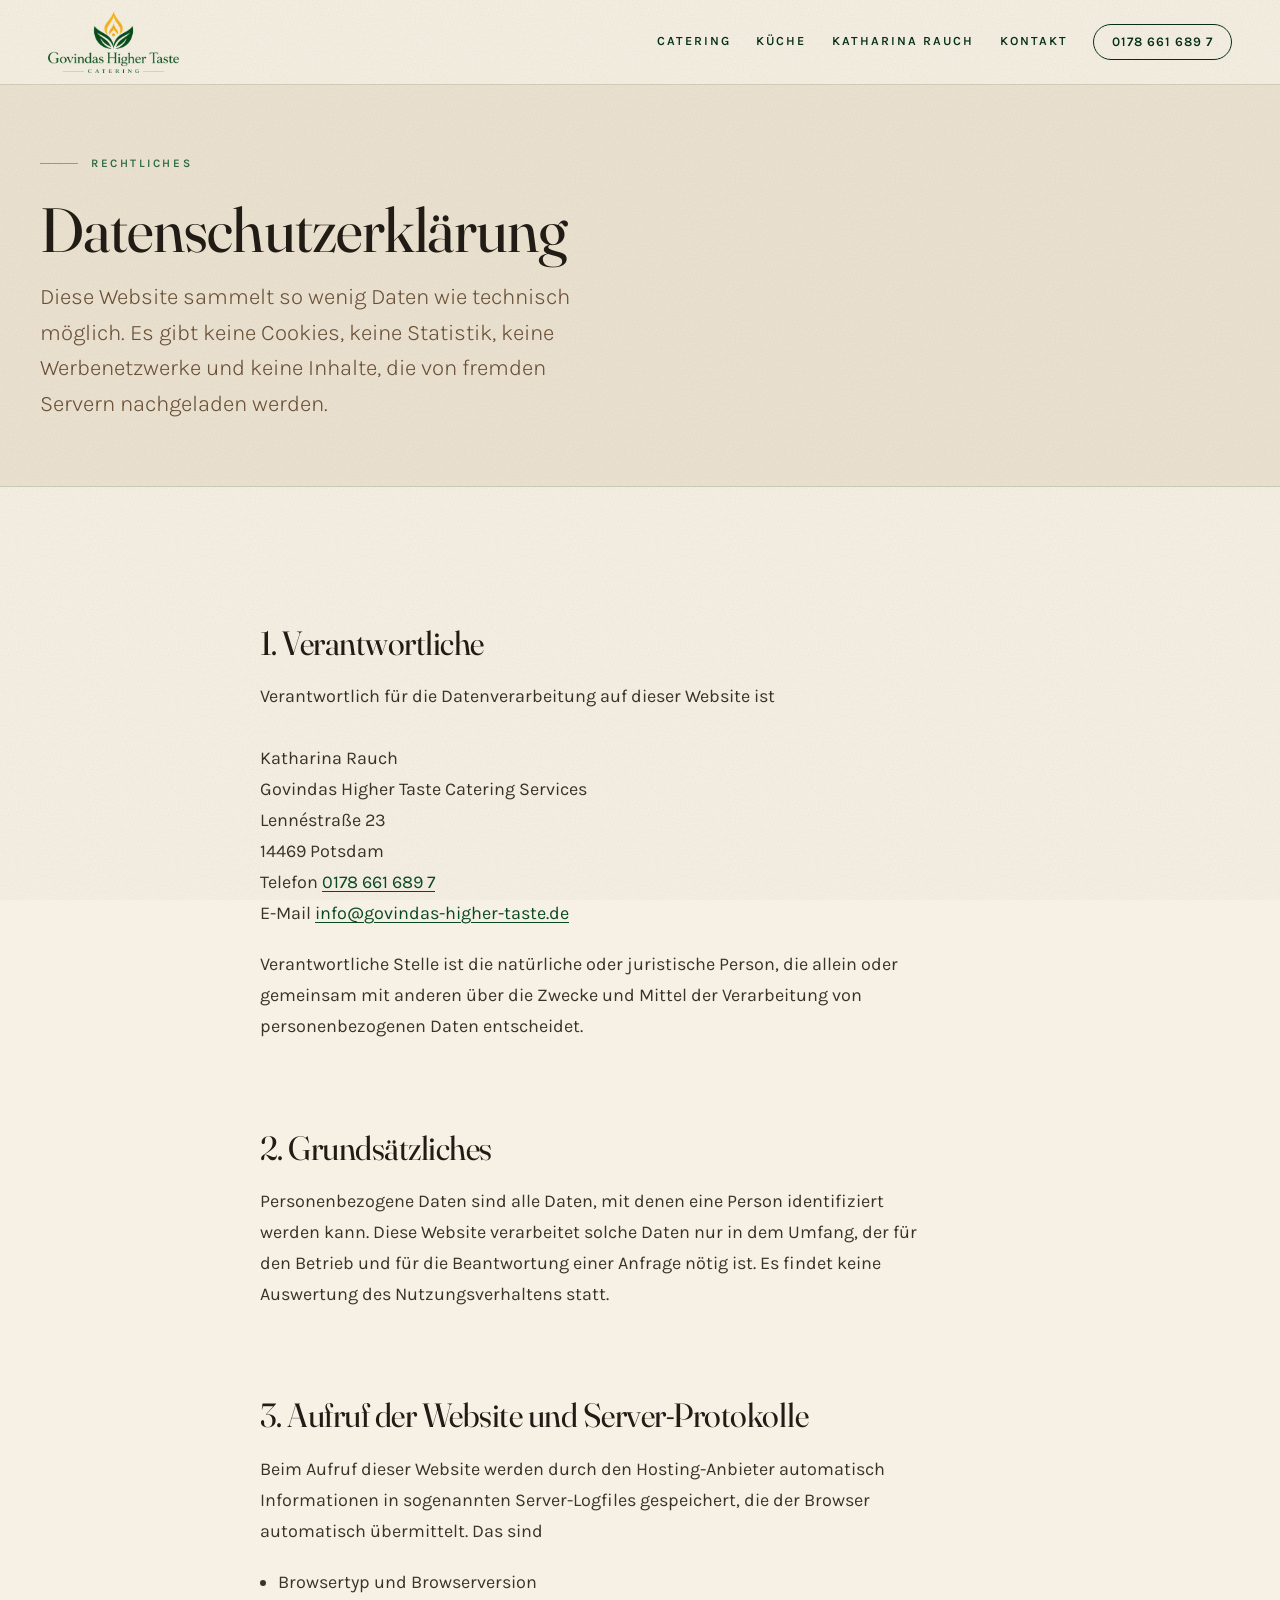
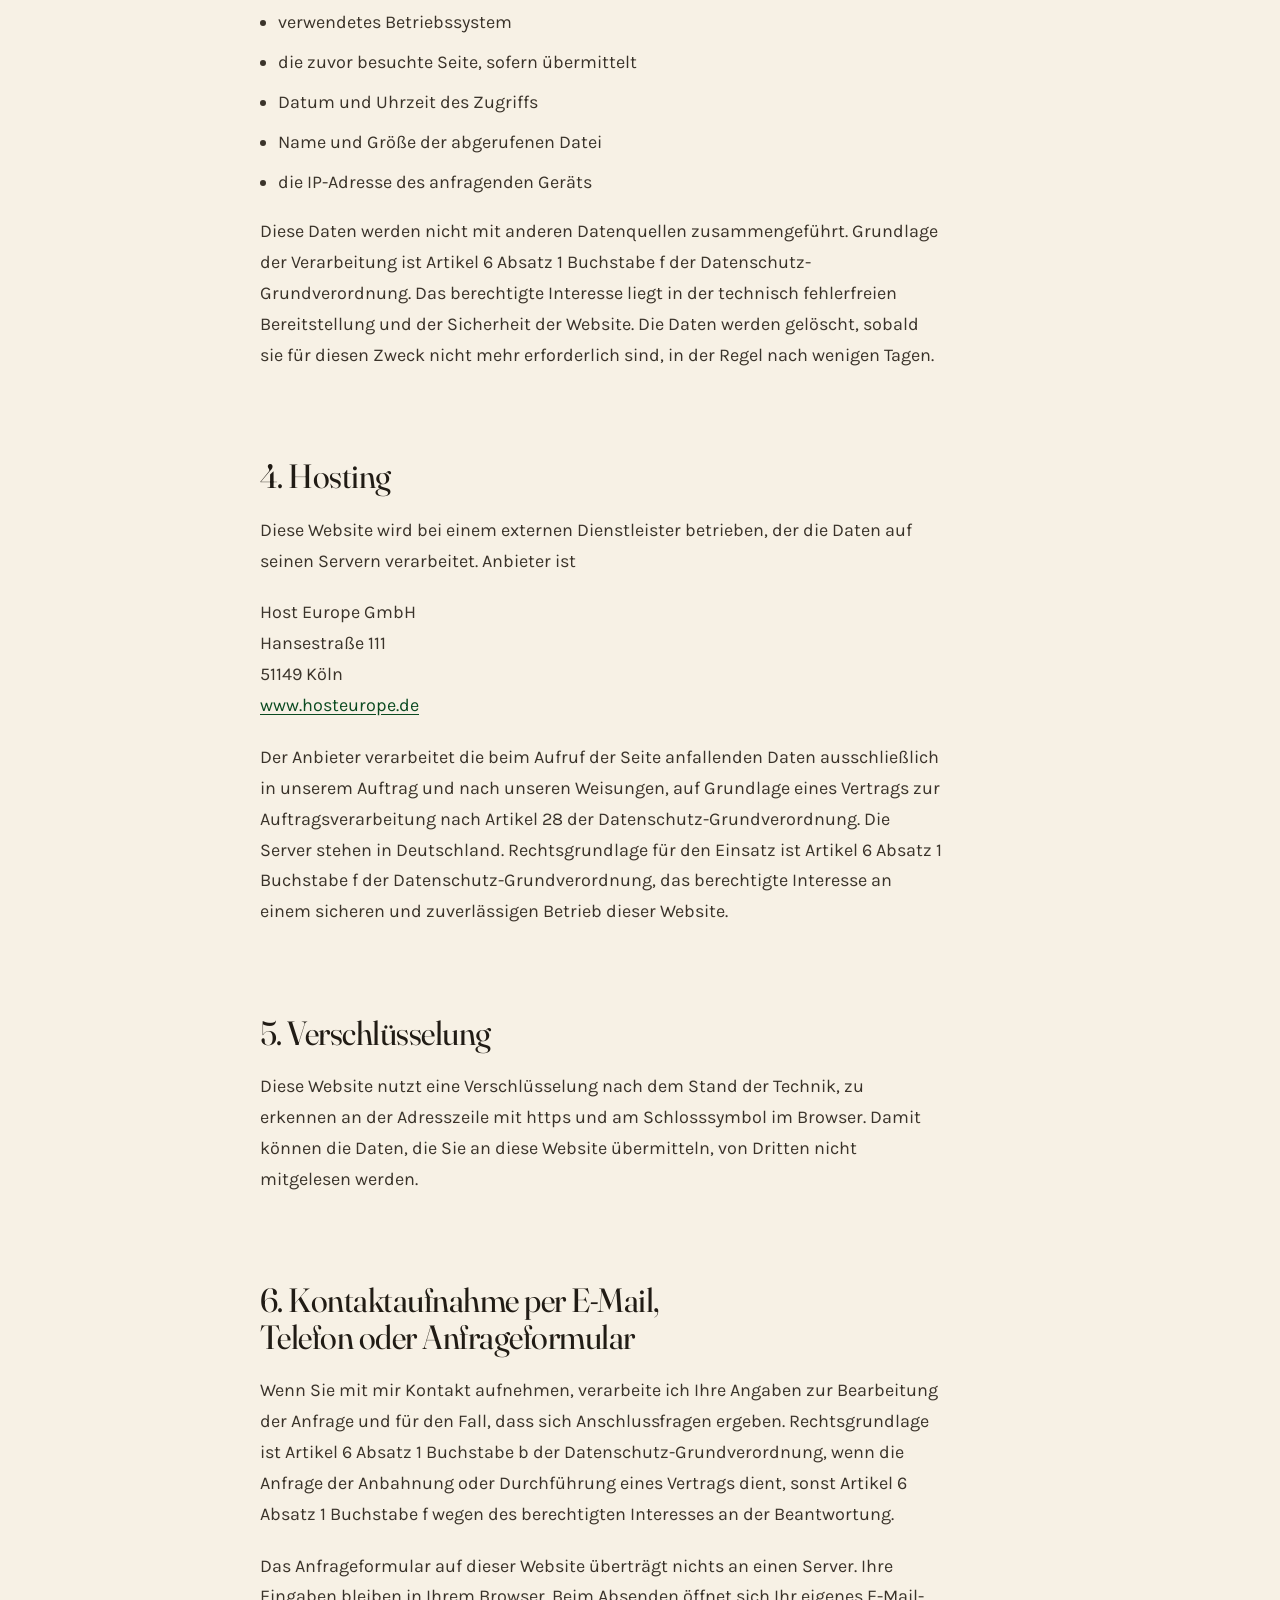
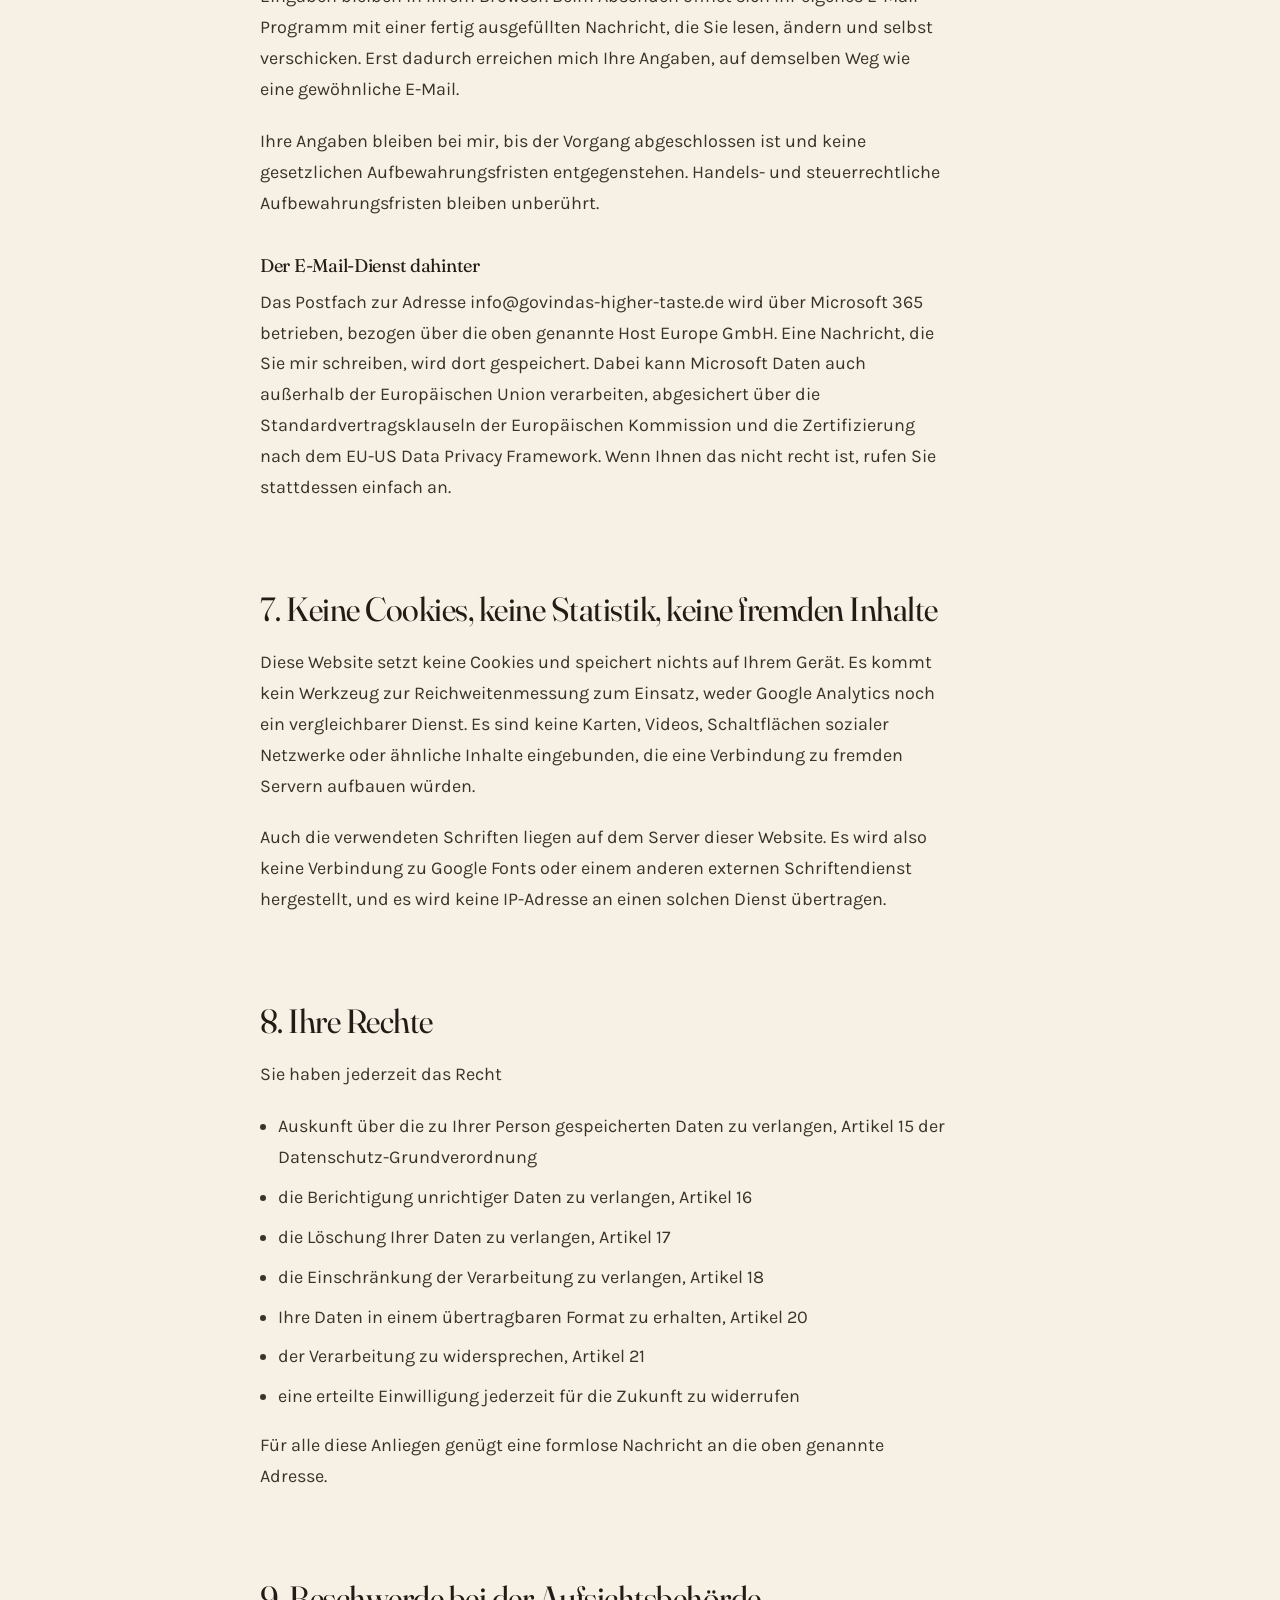
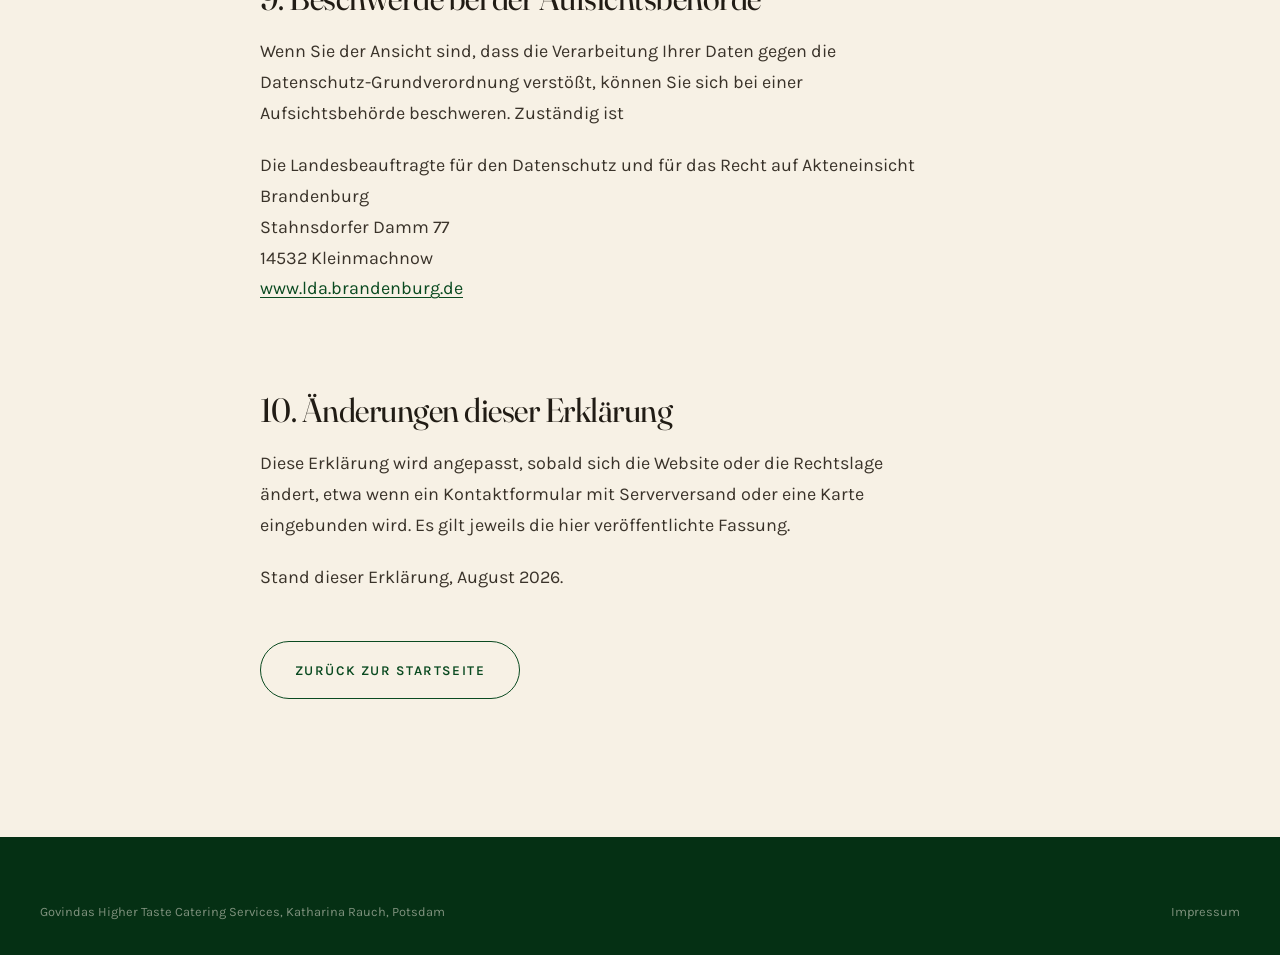
==== datenschutz.html @ fb0229f2 "Entwurf aktualisiert, 11.08.2026" ====
<!doctype html>
<html lang="de">
<head>
<meta charset="utf-8">
<script>document.documentElement.className+=" js";</script>
<meta name="robots" content="noindex, nofollow, noarchive">
<meta name="viewport" content="width=device-width, initial-scale=1">
<title>Datenschutzerklärung, Govindas Higher Taste Catering Services</title>
<meta name="description" content="Datenschutzerklärung von Govindas Higher Taste Catering Services, Katharina Rauch, Potsdam.">
<meta name="theme-color" content="#053014">
<link rel="icon" href="assets/img/zeichen.png?v=202608110230">
<link rel="stylesheet" href="assets/css/site.css?v=202608110230">
</head>
<body>

<header class="kopf kopf--fest" id="kopf">
  <a class="kopf-logo" href="index.html" aria-label="Govindas Higher Taste, zur Startseite">
    <img src="assets/img/logo.png?v=202608110230" alt="Govindas Higher Taste Catering" width="760" height="360">
  </a>
  <button class="nav-schalter" id="navSchalter" aria-label="Menü öffnen" aria-expanded="false" aria-controls="hauptnav">
    <span></span><span></span><span></span>
  </button>
  <nav class="kopf-nav" id="hauptnav">
    <a href="index.html#angebot">Catering</a>
    <a href="index.html#herkunft">Küche</a>
    <a href="katharina-rauch.html">Katharina Rauch</a>
    <a href="index.html#kontakt">Kontakt</a>
    <a class="kopf-tel" href="tel:+491786616897">0178 661 689 7</a>
  </nav>
</header>

<main>

<section class="seitenkopf">
  <div class="bahn">
    <p class="marke">Rechtliches</p>
    <h1>Datenschutzerklärung</h1>
    <p class="vorspann" style="max-width:36rem">
      Diese Website sammelt so wenig Daten wie technisch möglich. Es gibt keine
      Cookies, keine Statistik, keine Werbenetzwerke und keine Inhalte, die von
      fremden Servern nachgeladen werden.
    </p>
  </div>
</section>

<section class="abschnitt">
  <div class="bahn-schmal lauftext">

    <h2>1. Verantwortliche</h2>
    <p>
      Verantwortlich für die Datenverarbeitung auf dieser Website ist<br><br>
      Katharina Rauch<br>
      Govindas Higher Taste Catering Services<br>
      Lennéstraße 23<br>
      14469 Potsdam<br>
      Telefon <a href="tel:+491786616897">0178 661 689 7</a><br>
      E-Mail <a href="mailto:info@govindas-higher-taste.de">info@govindas-higher-taste.de</a>
    </p>
    <p>
      Verantwortliche Stelle ist die natürliche oder juristische Person, die
      allein oder gemeinsam mit anderen über die Zwecke und Mittel der
      Verarbeitung von personenbezogenen Daten entscheidet.
    </p>

    <h2>2. Grundsätzliches</h2>
    <p>
      Personenbezogene Daten sind alle Daten, mit denen eine Person
      identifiziert werden kann. Diese Website verarbeitet solche Daten nur in
      dem Umfang, der für den Betrieb und für die Beantwortung einer Anfrage
      nötig ist. Es findet keine Auswertung des Nutzungsverhaltens statt.
    </p>

    <h2>3. Aufruf der Website und Server-Protokolle</h2>
    <p>
      Beim Aufruf dieser Website werden durch den Hosting-Anbieter automatisch
      Informationen in sogenannten Server-Logfiles gespeichert, die der Browser
      automatisch übermittelt. Das sind
    </p>
    <ul>
      <li>Browsertyp und Browserversion</li>
      <li>verwendetes Betriebssystem</li>
      <li>die zuvor besuchte Seite, sofern übermittelt</li>
      <li>Datum und Uhrzeit des Zugriffs</li>
      <li>Name und Größe der abgerufenen Datei</li>
      <li>die IP-Adresse des anfragenden Geräts</li>
    </ul>
    <p>
      Diese Daten werden nicht mit anderen Datenquellen zusammengeführt.
      Grundlage der Verarbeitung ist Artikel 6 Absatz 1 Buchstabe f der
      Datenschutz-Grundverordnung. Das berechtigte Interesse liegt in der
      technisch fehlerfreien Bereitstellung und der Sicherheit der Website. Die
      Daten werden gelöscht, sobald sie für diesen Zweck nicht mehr erforderlich
      sind, in der Regel nach wenigen Tagen.
    </p>

    <h2>4. Hosting</h2>
    <p>
      Diese Website wird bei einem externen Dienstleister betrieben, der die
      Daten auf seinen Servern verarbeitet. Anbieter ist
    </p>
    <p>
      Host Europe GmbH<br>
      Hansestraße 111<br>
      51149 Köln<br>
      <a href="https://www.hosteurope.de" rel="noopener" target="_blank">www.hosteurope.de</a>
    </p>
    <p>
      Der Anbieter verarbeitet die beim Aufruf der Seite anfallenden Daten
      ausschließlich in unserem Auftrag und nach unseren Weisungen, auf
      Grundlage eines Vertrags zur Auftragsverarbeitung nach Artikel 28 der
      Datenschutz-Grundverordnung. Die Server stehen in Deutschland.
      Rechtsgrundlage für den Einsatz ist Artikel 6 Absatz 1 Buchstabe f der
      Datenschutz-Grundverordnung, das berechtigte Interesse an einem sicheren
      und zuverlässigen Betrieb dieser Website.
    </p>

    <h2>5. Verschlüsselung</h2>
    <p>
      Diese Website nutzt eine Verschlüsselung nach dem Stand der Technik, zu
      erkennen an der Adresszeile mit https und am Schlosssymbol im Browser.
      Damit können die Daten, die Sie an diese Website übermitteln, von Dritten
      nicht mitgelesen werden.
    </p>

    <h2>6. Kontaktaufnahme per E-Mail, Telefon oder Anfrageformular</h2>
    <p>
      Wenn Sie mit mir Kontakt aufnehmen, verarbeite ich Ihre Angaben zur
      Bearbeitung der Anfrage und für den Fall, dass sich Anschlussfragen
      ergeben. Rechtsgrundlage ist Artikel 6 Absatz 1 Buchstabe b der
      Datenschutz-Grundverordnung, wenn die Anfrage der Anbahnung oder
      Durchführung eines Vertrags dient, sonst Artikel 6 Absatz 1 Buchstabe f
      wegen des berechtigten Interesses an der Beantwortung.
    </p>
    <p>
      Das Anfrageformular auf dieser Website überträgt nichts an einen Server.
      Ihre Eingaben bleiben in Ihrem Browser. Beim Absenden öffnet sich Ihr
      eigenes E-Mail-Programm mit einer fertig ausgefüllten Nachricht, die Sie
      lesen, ändern und selbst verschicken. Erst dadurch erreichen mich Ihre
      Angaben, auf demselben Weg wie eine gewöhnliche E-Mail.
    </p>
    <p>
      Ihre Angaben bleiben bei mir, bis der Vorgang abgeschlossen ist und keine
      gesetzlichen Aufbewahrungsfristen entgegenstehen. Handels- und
      steuerrechtliche Aufbewahrungsfristen bleiben unberührt.
    </p>

    <h3>Der E-Mail-Dienst dahinter</h3>
    <p>
      Das Postfach zur Adresse info@govindas-higher-taste.de wird über
      Microsoft 365 betrieben, bezogen über die oben genannte Host Europe GmbH.
      Eine Nachricht, die Sie mir schreiben, wird dort gespeichert. Dabei kann
      Microsoft Daten auch außerhalb der Europäischen Union verarbeiten,
      abgesichert über die Standardvertragsklauseln der Europäischen Kommission
      und die Zertifizierung nach dem EU-US Data Privacy Framework. Wenn Ihnen
      das nicht recht ist, rufen Sie stattdessen einfach an.
    </p>

    <h2>7. Keine Cookies, keine Statistik, keine fremden Inhalte</h2>
    <p>
      Diese Website setzt keine Cookies und speichert nichts auf Ihrem Gerät.
      Es kommt kein Werkzeug zur Reichweitenmessung zum Einsatz, weder
      Google Analytics noch ein vergleichbarer Dienst. Es sind keine Karten,
      Videos, Schaltflächen sozialer Netzwerke oder ähnliche Inhalte
      eingebunden, die eine Verbindung zu fremden Servern aufbauen würden.
    </p>
    <p>
      Auch die verwendeten Schriften liegen auf dem Server dieser Website. Es
      wird also keine Verbindung zu Google Fonts oder einem anderen externen
      Schriftendienst hergestellt, und es wird keine IP-Adresse an einen
      solchen Dienst übertragen.
    </p>

    <h2>8. Ihre Rechte</h2>
    <p>
      Sie haben jederzeit das Recht
    </p>
    <ul>
      <li>Auskunft über die zu Ihrer Person gespeicherten Daten zu verlangen,
        Artikel 15 der Datenschutz-Grundverordnung</li>
      <li>die Berichtigung unrichtiger Daten zu verlangen, Artikel 16</li>
      <li>die Löschung Ihrer Daten zu verlangen, Artikel 17</li>
      <li>die Einschränkung der Verarbeitung zu verlangen, Artikel 18</li>
      <li>Ihre Daten in einem übertragbaren Format zu erhalten, Artikel 20</li>
      <li>der Verarbeitung zu widersprechen, Artikel 21</li>
      <li>eine erteilte Einwilligung jederzeit für die Zukunft zu widerrufen</li>
    </ul>
    <p>
      Für alle diese Anliegen genügt eine formlose Nachricht an die oben
      genannte Adresse.
    </p>

    <h2>9. Beschwerde bei der Aufsichtsbehörde</h2>
    <p>
      Wenn Sie der Ansicht sind, dass die Verarbeitung Ihrer Daten gegen die
      Datenschutz-Grundverordnung verstößt, können Sie sich bei einer
      Aufsichtsbehörde beschweren. Zuständig ist
    </p>
    <p>
      Die Landesbeauftragte für den Datenschutz und für das Recht auf
      Akteneinsicht Brandenburg<br>
      Stahnsdorfer Damm 77<br>
      14532 Kleinmachnow<br>
      <a href="https://www.lda.brandenburg.de" rel="noopener" target="_blank">www.lda.brandenburg.de</a>
    </p>

    <h2>10. Änderungen dieser Erklärung</h2>
    <p>
      Diese Erklärung wird angepasst, sobald sich die Website oder die
      Rechtslage ändert, etwa wenn ein Kontaktformular mit Serverversand oder
      eine Karte eingebunden wird. Es gilt jeweils die hier veröffentlichte
      Fassung.
    </p>
    <p>Stand dieser Erklärung, August 2026.</p>

    <p style="margin-top:3rem">
      <a class="knopf knopf--rand" href="index.html">Zurück zur Startseite</a>
    </p>

  </div>
</section>

</main>

<footer class="fuss">
  <div class="bahn">
    <div class="fuss-unten" style="border:0; padding-top:0">
      <span>Govindas Higher Taste Catering Services, Katharina Rauch, Potsdam</span>
      <span><a href="impressum.html">Impressum</a></span>
    </div>
  </div>
</footer>

<script>
document.getElementById('navSchalter').addEventListener('click', function () {
  var offen = document.body.classList.toggle('nav-offen');
  this.setAttribute('aria-expanded', offen ? 'true' : 'false');
});
</script>

</body>
</html>
---- assets/css/site.css ----
/* ==========================================================================
   Govindas Higher Taste Catering Services
   Entwurf 11.08.2026. Farben aus dem eigenen Logo und dem Titelbild gezogen.
   Schriften liegen lokal, es geht kein Aufruf an Google.
   ========================================================================== */

@font-face {
  font-family: 'Fraunces';
  font-style: normal;
  font-weight: 300 700;
  font-display: swap;
  font-variation-settings: 'SOFT' 0, 'WONK' 1;
  src: url(../fonts/fraunces-latin.woff2) format('woff2');
  unicode-range: U+0000-00FF, U+0131, U+0152-0153, U+02BB-02BC, U+02C6, U+02DA,
    U+02DC, U+0304, U+0308, U+0329, U+2000-206F, U+20AC, U+2122, U+2191, U+2193,
    U+2212, U+2215, U+FEFF, U+FFFD;
}
@font-face {
  font-family: 'Fraunces';
  font-style: italic;
  font-weight: 300 600;
  font-display: swap;
  src: url(../fonts/fraunces-latin-italic.woff2) format('woff2');
  unicode-range: U+0000-00FF, U+0131, U+0152-0153, U+02BB-02BC, U+02C6, U+02DA,
    U+02DC, U+0304, U+0308, U+0329, U+2000-206F, U+20AC, U+2122, U+2191, U+2193,
    U+2212, U+2215, U+FEFF, U+FFFD;
}
@font-face {
  font-family: 'Karla';
  font-style: normal;
  font-weight: 300 700;
  font-display: swap;
  src: url(../fonts/karla-latin.woff2) format('woff2');
  unicode-range: U+0000-00FF, U+0131, U+0152-0153, U+02BB-02BC, U+02C6, U+02DA,
    U+02DC, U+0304, U+0308, U+0329, U+2000-206F, U+20AC, U+2122, U+2191, U+2193,
    U+2212, U+2215, U+FEFF, U+FFFD;
}

/* --------------------------------------------------------------- Grundwerte */
:root {
  --gruen:        #0a4a20;
  --gruen-tief:   #053014;
  --gruen-hell:   #2f6b41;
  --safran:       #d99312;
  --safran-hell:  #f0a80c;
  --safran-blass: #f3dcae;
  --nacht:        #12141f;
  --leinen:       #f7f1e5;
  --leinen-hell:  #fdfaf4;
  --leinen-tief:  #ede3d1;
  --tinte:        #211c15;
  --erde:         #6b5238;
  --grau:         #6f6959;

  --serif: 'Fraunces', 'Iowan Old Style', Georgia, serif;
  --sans:  'Karla', 'Avenir Next', 'Segoe UI', sans-serif;

  --bahn: min(1200px, 100% - 3rem);
  --bahn-schmal: min(760px, 100% - 3rem);
  --ruhig: cubic-bezier(.22, .61, .36, 1);
}

*, *::before, *::after { box-sizing: border-box; }

html { scroll-behavior: smooth; -webkit-text-size-adjust: 100%; }
@media (prefers-reduced-motion: reduce) { html { scroll-behavior: auto; } }

body {
  margin: 0;
  background: var(--leinen);
  color: var(--tinte);
  font-family: var(--sans);
  font-size: clamp(1rem, .96rem + .22vw, 1.125rem);
  line-height: 1.72;
  font-weight: 400;
  -webkit-font-smoothing: antialiased;
  overflow-x: hidden;
}

/* Feines Korn über der ganzen Fläche, damit die Leinenflächen leben */
body::before {
  content: '';
  position: fixed;
  inset: 0;
  z-index: 9999;
  pointer-events: none;
  opacity: .35;
  mix-blend-mode: multiply;
  background-image: url("data:image/svg+xml,%3Csvg xmlns='http://www.w3.org/2000/svg' width='160' height='160'%3E%3Cfilter id='n'%3E%3CfeTurbulence type='fractalNoise' baseFrequency='.85' numOctaves='3' stitchTiles='stitch'/%3E%3CfeColorMatrix type='saturate' values='0'/%3E%3C/filter%3E%3Crect width='160' height='160' filter='url(%23n)' opacity='.42'/%3E%3C/svg%3E");
}

img { max-width: 100%; height: auto; display: block; }
a { color: inherit; }

::selection { background: var(--safran); color: var(--gruen-tief); }

:focus-visible {
  outline: 2px solid var(--safran);
  outline-offset: 3px;
  border-radius: 2px;
}

/* ------------------------------------------------------------------- Typo */
h1, h2, h3, h4 {
  font-family: var(--serif);
  font-weight: 400;
  line-height: 1.08;
  letter-spacing: -.015em;
  margin: 0 0 .6em;
  font-variation-settings: 'SOFT' 12, 'WONK' 1, 'opsz' 90;
  text-wrap: balance;
}

h1 { font-size: clamp(2.6rem, 1.6rem + 4.6vw, 5.4rem); }
h2 { font-size: clamp(2rem, 1.4rem + 2.6vw, 3.5rem); }
h3 { font-size: clamp(1.35rem, 1.15rem + .8vw, 1.85rem); font-variation-settings: 'SOFT' 8, 'WONK' 0, 'opsz' 30; }

p { margin: 0 0 1.15em; max-width: 62ch; }
p:last-child { margin-bottom: 0; }

strong { font-weight: 600; }

.vorspann {
  font-size: clamp(1.12rem, 1.02rem + .5vw, 1.4rem);
  line-height: 1.6;
  color: var(--erde);
  font-weight: 300;
}

/* Kapitelmarke, die kleine Zeile über jeder Überschrift */
.marke {
  display: flex;
  width: fit-content;
  align-items: center;
  gap: .8rem;
  font-family: var(--sans);
  font-size: .72rem;
  font-weight: 600;
  letter-spacing: .22em;
  text-transform: uppercase;
  color: var(--gruen-hell);
  margin: 0 0 1.4rem;
}
.marke::before {
  content: '';
  width: 2.4rem;
  height: 1px;
  background: var(--safran);
}
.marke--hell { color: var(--safran-blass); }

/* ------------------------------------------------------------ Grundraster */
.bahn { width: var(--bahn); margin-inline: auto; }
.bahn-schmal { width: var(--bahn-schmal); margin-inline: auto; }

section { position: relative; }
.abschnitt { padding: clamp(4.5rem, 3rem + 7vw, 9rem) 0; }
.abschnitt--eng { padding: clamp(3.5rem, 2.5rem + 4vw, 6rem) 0; }

.flaeche-hell  { background: var(--leinen-hell); }
.flaeche-tief  { background: var(--leinen-tief); }
.flaeche-gruen { background: var(--gruen-tief); color: var(--leinen); }
.flaeche-gruen p { color: #cfd8ca; }

/* --------------------------------------------------------------- Kopfzeile */
.kopf {
  position: fixed;
  inset: 0 0 auto;
  z-index: 100;
  display: flex;
  align-items: center;
  justify-content: space-between;
  gap: 1.5rem;
  padding: 1.1rem clamp(1.25rem, 4vw, 3rem);
  transition: background .45s var(--ruhig), padding .45s var(--ruhig),
              box-shadow .45s var(--ruhig);
}
.kopf--gesetzt, .kopf--fest {
  background: rgba(247, 241, 229, .93);
  backdrop-filter: blur(14px);
  padding-block: .7rem;
  box-shadow: 0 1px 0 rgba(10, 74, 32, .12);
}

.kopf-logo { display: flex; align-items: center; text-decoration: none; }
.kopf-logo img {
  height: clamp(44px, 5vw, 62px);
  width: auto;
  transition: filter .45s var(--ruhig);
  filter: brightness(0) invert(1);
}
.kopf--gesetzt .kopf-logo img,
.kopf--fest .kopf-logo img { filter: none; }

.kopf-nav {
  display: flex;
  align-items: center;
  gap: clamp(1.1rem, 2vw, 2.2rem);
  font-size: .78rem;
  font-weight: 600;
  letter-spacing: .16em;
  text-transform: uppercase;
}
.kopf-nav a {
  text-decoration: none;
  color: #fff;
  position: relative;
  padding-block: .35rem;
  transition: color .3s var(--ruhig);
  text-shadow: 0 1px 12px rgba(0, 0, 0, .45);
}
.kopf-nav a::after {
  content: '';
  position: absolute;
  left: 0; bottom: 0;
  width: 100%;
  height: 1px;
  background: var(--safran);
  transform: scaleX(0);
  transform-origin: right;
  transition: transform .4s var(--ruhig);
}
.kopf-nav a:hover::after { transform: scaleX(1); transform-origin: left; }
.kopf--gesetzt .kopf-nav a,
.kopf--fest .kopf-nav a { color: var(--gruen-tief); text-shadow: none; }

.kopf-tel {
  display: inline-flex;
  align-items: center;
  gap: .5rem;
  border: 1px solid currentColor;
  border-radius: 999px;
  padding: .5rem 1.1rem;
  letter-spacing: .08em;
  text-transform: none;
  font-size: .82rem;
}
.kopf-tel::after { display: none; }
.kopf-tel:hover { background: var(--safran); border-color: var(--safran); color: var(--gruen-tief) !important; }

.nav-schalter {
  display: none;
  background: none;
  border: 0;
  padding: .4rem;
  cursor: pointer;
  color: #fff;
}
.kopf--gesetzt .nav-schalter, .kopf--fest .nav-schalter { color: var(--gruen-tief); }
.nav-schalter span {
  display: block;
  width: 26px;
  height: 2px;
  background: currentColor;
  margin: 5px 0;
  transition: transform .35s var(--ruhig), opacity .25s;
}
.nav-offen .nav-schalter span:nth-child(1) { transform: translateY(7px) rotate(45deg); }
.nav-offen .nav-schalter span:nth-child(2) { opacity: 0; }
.nav-offen .nav-schalter span:nth-child(3) { transform: translateY(-7px) rotate(-45deg); }

/* ------------------------------------------------------------------- Hero */
.hero {
  position: relative;
  min-height: 100svh;
  display: flex;
  align-items: flex-end;
  padding: 8rem 0 clamp(3rem, 6vw, 5.5rem);
  overflow: hidden;
  background: var(--nacht);
}
.hero-bild {
  position: absolute;
  inset: 0;
  width: 100%;
  height: 100%;
  object-fit: cover;
  object-position: center 42%;
  animation: heranfahren 22s var(--ruhig) forwards;
}
@keyframes heranfahren {
  from { transform: scale(1.1); }
  to   { transform: scale(1); }
}
@media (prefers-reduced-motion: reduce) { .hero-bild { animation: none; } }

.hero::after {
  content: '';
  position: absolute;
  inset: 0;
  background:
    linear-gradient(to right, rgba(5, 14, 9, .82) 0%, rgba(5, 14, 9, .45) 42%, rgba(5, 14, 9, 0) 72%),
    linear-gradient(to top, rgba(6, 16, 10, .92) 0%, rgba(6, 16, 10, .55) 40%, rgba(6, 16, 10, .12) 70%, rgba(6, 16, 10, .55) 100%);
}

.hero-inhalt {
  position: relative;
  z-index: 2;
  color: #fff;
}
.hero-inhalt .marke { color: var(--safran-hell); }
.hero-inhalt .marke::before { background: var(--safran-hell); }

.hero h1 {
  color: #fff;
  max-width: 16ch;
  text-shadow: 0 2px 40px rgba(0, 0, 0, .35);
  margin-bottom: .35em;
}
.hero h1 em {
  font-style: italic;
  color: var(--safran-hell);
  font-variation-settings: 'SOFT' 20, 'WONK' 1;
}

.hero-unterzeile {
  max-width: 46ch;
  color: rgba(255, 255, 255, .88);
  font-size: clamp(1.05rem, .98rem + .45vw, 1.3rem);
  font-weight: 300;
  margin-bottom: 2.4rem;
}

.hero-knoepfe { display: flex; flex-wrap: wrap; gap: 1rem; align-items: center; }

.hero-runter {
  position: absolute;
  right: clamp(1.25rem, 4vw, 3rem);
  bottom: 2.2rem;
  z-index: 3;
  color: rgba(255, 255, 255, .6);
  font-size: .68rem;
  letter-spacing: .2em;
  text-transform: uppercase;
  text-decoration: none;
  display: grid;
  justify-items: center;
  gap: .6rem;
}
.hero-runter::after {
  content: '';
  width: 1px;
  height: 40px;
  background: linear-gradient(to bottom, var(--safran-hell), transparent);
  animation: tropfen 2.6s ease-in-out infinite;
}
@keyframes tropfen {
  0%, 100% { transform: scaleY(.4); transform-origin: top; opacity: .4; }
  50%      { transform: scaleY(1);  transform-origin: top; opacity: 1; }
}

/* Einblendung beim Laden */
.auftritt > * { opacity: 0; transform: translateY(22px); animation: auftauchen .9s var(--ruhig) forwards; }
.auftritt > *:nth-child(1) { animation-delay: .15s; }
.auftritt > *:nth-child(2) { animation-delay: .3s; }
.auftritt > *:nth-child(3) { animation-delay: .45s; }
.auftritt > *:nth-child(4) { animation-delay: .6s; }
@keyframes auftauchen { to { opacity: 1; transform: none; } }
@media (prefers-reduced-motion: reduce) {
  .auftritt > * { opacity: 1; transform: none; animation: none; }
}

/* --------------------------------------------------------------- Schalter */
.knopf {
  display: inline-flex;
  align-items: center;
  gap: .7rem;
  font-family: var(--sans);
  font-size: .84rem;
  font-weight: 600;
  letter-spacing: .12em;
  text-transform: uppercase;
  text-decoration: none;
  padding: 1.05rem 2.1rem;
  border-radius: 999px;
  border: 1px solid transparent;
  cursor: pointer;
  transition: transform .3s var(--ruhig), background .3s var(--ruhig),
              color .3s var(--ruhig), border-color .3s var(--ruhig);
}
.knopf:hover { transform: translateY(-2px); }
.knopf--voll { background: var(--safran-hell); color: var(--gruen-tief); }
.knopf--voll:hover { background: #fff; }
.knopf--linie { border-color: rgba(255, 255, 255, .55); color: #fff; }
.knopf--linie:hover { border-color: #fff; background: rgba(255, 255, 255, .1); }
.knopf--gruen { background: var(--gruen); color: var(--leinen-hell); }
.knopf--gruen:hover { background: var(--gruen-tief); }
.knopf--rand { border-color: var(--gruen); color: var(--gruen); }
.knopf--rand:hover { background: var(--gruen); color: var(--leinen-hell); }

/* ------------------------------------------------- Zweispalter Bild + Text */
.duo {
  display: grid;
  grid-template-columns: 1fr 1fr;
  gap: clamp(2.5rem, 5vw, 6rem);
  align-items: center;
}
.duo--gedreht .duo-bild { order: 2; }
.duo-text { max-width: 34rem; }

.duo-bild { position: relative; }
.duo-bild img { width: 100%; }
.duo-bild--rahmen::before {
  content: '';
  position: absolute;
  inset: -1.2rem -1.2rem 1.2rem 1.2rem;
  border: 1px solid var(--safran);
  opacity: .5;
  pointer-events: none;
  z-index: -1;
}

/* -------------------------------- Grosses Bild ueber die volle Seitenbreite */
.breitbild {
  width: min(1500px, 100% - 3rem);
  margin: clamp(3.5rem, 5vw, 6rem) auto;
}
.breitbild img { width: 100%; }

/* ----------------------- Die drei Aussagen, Bilder aus dem alten Auftritt */
.karten {
  display: grid;
  grid-template-columns: repeat(3, 1fr);
  gap: clamp(1.2rem, 2.5vw, 2.4rem);
}
.karte {
  background: var(--leinen-hell);
  display: flex;
  flex-direction: column;
  box-shadow: 0 1px 0 rgba(10, 74, 32, .1);
}
.karte img {
  width: 100%;
  aspect-ratio: 6 / 5;
  object-fit: cover;
}
.karte-text {
  padding: clamp(1.4rem, 2.4vw, 2.2rem) clamp(1.2rem, 2vw, 1.8rem) clamp(1.8rem, 3vw, 2.6rem);
  text-align: center;
}
.karte-seit {
  display: block;
  font-family: var(--serif);
  font-style: italic;
  font-size: 1.15rem;
  color: var(--safran);
  margin-bottom: .5rem;
  font-variation-settings: 'SOFT' 20, 'WONK' 1;
}
.karte h3 {
  margin: 0;
  font-size: clamp(1.15rem, 1rem + .6vw, 1.5rem);
  color: var(--gruen-tief);
  line-height: 1.2;
}

/* Bildunterschrift, wie im alten Auftritt unter dem Portraet */
.bildunterschrift {
  margin: .9rem 0 0;
  font-family: var(--serif);
  font-style: italic;
  font-size: 1.05rem;
  color: var(--erde);
  text-align: center;
}

/* --------------------------------------------------------------- Angebote */
.angebote {
  display: grid;
  grid-template-columns: repeat(auto-fit, minmax(240px, 1fr));
  gap: 1px;
  background: rgba(10, 74, 32, .16);
  margin-top: clamp(2.5rem, 4vw, 4rem);
}
.angebot {
  background: var(--leinen-hell);
  padding: clamp(1.8rem, 3vw, 2.8rem);
  display: flex;
  flex-direction: column;
  gap: .5rem;
  transition: background .4s var(--ruhig);
}
.angebot:hover { background: #fff; }
.angebot-bild {
  aspect-ratio: 1 / 1;
  object-fit: cover;
  width: 100%;
  margin-bottom: 1.4rem;
  filter: saturate(.94);
  transition: filter .5s var(--ruhig), transform .6s var(--ruhig);
}
.angebot:hover .angebot-bild { filter: saturate(1.06); transform: scale(1.015); }
.angebot h3 { margin-bottom: .35em; }
.angebot p { font-size: .96rem; color: var(--grau); }

/* ------------------------------------------------------------------ Zitat */
.zitat {
  position: relative;
  text-align: center;
  padding: clamp(5rem, 4rem + 6vw, 9rem) 0;
  background: var(--gruen-tief);
  color: var(--leinen);
  overflow: hidden;
}
.zitat::before {
  content: '';
  position: absolute;
  inset: 0;
  background: url(../img/detail-blueten.webp) center/cover;
  opacity: .09;
  filter: grayscale(.4);
}
.zitat-inhalt { position: relative; z-index: 2; }
.zitat blockquote {
  margin: 0 0 1.6rem;
  font-family: var(--serif);
  font-size: clamp(1.5rem, 1.05rem + 1.9vw, 2.75rem);
  line-height: 1.32;
  font-style: italic;
  font-weight: 300;
  color: #fff;
  font-variation-settings: 'SOFT' 24, 'WONK' 1, 'opsz' 72;
  text-wrap: balance;
}
.zitat blockquote p { max-width: none; margin: 0; color: inherit; }
.zitat-deutsch {
  max-width: 46rem;
  margin: 0 auto 1.6rem;
  font-size: clamp(.98rem, .93rem + .3vw, 1.12rem);
  line-height: 1.7;
  color: rgba(247, 241, 229, .78) !important;
  font-weight: 300;
}
.zitat cite {
  font-family: var(--sans);
  font-style: normal;
  font-size: .74rem;
  letter-spacing: .24em;
  text-transform: uppercase;
  color: var(--safran-hell);
}
.zitat-flamme {
  width: 46px;
  margin: 0 auto 2.2rem;
  opacity: .9;
}

/* ---------------------------------------------------------------- Ablauf */
.schritte {
  display: grid;
  grid-template-columns: repeat(auto-fit, minmax(220px, 1fr));
  gap: clamp(2rem, 3vw, 3.2rem);
  margin-top: clamp(2.5rem, 4vw, 3.5rem);
  counter-reset: schritt;
}
.schritt { position: relative; padding-top: .2rem; }
.schritte--nummern .schritt { padding-top: 2.6rem; }
.schritte--nummern .schritt::before {
  counter-increment: schritt;
  content: counter(schritt, decimal-leading-zero);
  position: absolute;
  top: 0; left: 0;
  font-family: var(--serif);
  font-size: 1.6rem;
  color: var(--safran);
  font-variation-settings: 'WONK' 1;
}
.schritte--nummern .schritt::after {
  content: '';
  position: absolute;
  top: 1.1rem; left: 3.2rem; right: -1.6rem;
  height: 1px;
  background: linear-gradient(to right, var(--safran), transparent);
  opacity: .55;
}
.schritte--nummern .schritt:last-child::after { display: none; }
.schritt h3 { font-size: 1.2rem; margin-bottom: .4em; }
.schritt p { font-size: .95rem; color: var(--grau); }
/* Ohne Nummern trennt eine feine Linie oben */
.schritte:not(.schritte--nummern) .schritt {
  border-top: 1px solid var(--safran);
  padding-top: 1.4rem;
}

/* --------------------------------------------------------------- Galerie */
.galerie {
  display: grid;
  grid-template-columns: repeat(12, 1fr);
  gap: clamp(.6rem, 1.2vw, 1.1rem);
  margin-top: clamp(2.5rem, 4vw, 3.5rem);
}
.galerie figure { margin: 0; overflow: hidden; height: 100%; }
.galerie img {
  width: 100%; height: 100%;
  object-fit: cover;
  transition: transform 1.1s var(--ruhig);
}
.galerie figure:hover img { transform: scale(1.05); }
/* Die Seitenverhaeltnisse sind so gewaehlt, dass beide Kacheln der ersten
   Reihe gleich hoch werden. Sonst bleibt unter der breiteren eine Luecke. */
.g-a { grid-column: span 5; aspect-ratio: 5 / 6; }
.g-b { grid-column: span 7; aspect-ratio: 7 / 6; }
.g-c { grid-column: span 4; aspect-ratio: 1 / 1; }
.g-d { grid-column: span 4; aspect-ratio: 1 / 1; }
.g-e { grid-column: span 4; aspect-ratio: 1 / 1; }

/* --------------------------------------------------------------- Kontakt */
.kontakt-raster {
  display: grid;
  grid-template-columns: 1fr 1.15fr;
  gap: clamp(2.5rem, 5vw, 5rem);
  align-items: start;
}

.kontakt-liste { list-style: none; margin: 2rem 0 0; padding: 0; display: grid; gap: 1.6rem; }
.kontakt-liste dt, .kontakt-punkt-titel {
  font-size: .7rem;
  font-weight: 700;
  letter-spacing: .2em;
  text-transform: uppercase;
  color: var(--gruen-hell);
  margin-bottom: .3rem;
}
.kontakt-punkt a {
  font-family: var(--serif);
  font-size: 1.3rem;
  text-decoration: none;
  border-bottom: 1px solid var(--safran);
  padding-bottom: 2px;
  transition: color .3s var(--ruhig);
}
.kontakt-punkt a:hover { color: var(--gruen); }
.kontakt-punkt address { font-style: normal; font-family: var(--serif); font-size: 1.3rem; line-height: 1.4; }

form { display: grid; gap: 1.25rem; }
.feld-paar { display: grid; grid-template-columns: 1fr 1fr; gap: 1.25rem; }
.feld { display: grid; gap: .45rem; }
.feld label {
  font-size: .7rem;
  font-weight: 700;
  letter-spacing: .18em;
  text-transform: uppercase;
  color: var(--grau);
}
.feld input, .feld select, .feld textarea {
  font-family: var(--sans);
  font-size: 1rem;
  color: var(--tinte);
  background: transparent;
  border: 0;
  border-bottom: 1px solid rgba(33, 28, 21, .28);
  padding: .7rem .2rem;
  transition: border-color .3s var(--ruhig), background .3s var(--ruhig);
  border-radius: 0;
  width: 100%;
}
.feld select { appearance: none; background-image: none; cursor: pointer; }
.feld textarea { resize: vertical; min-height: 7rem; }
.feld input:focus, .feld select:focus, .feld textarea:focus {
  outline: none;
  border-bottom-color: var(--safran);
  background: rgba(240, 168, 12, .06);
}
.form-hinweis { font-size: .82rem; color: var(--grau); max-width: 46ch; }
.form-hinweis a { color: var(--gruen); }

/* ---------------------------------------------------------------- Fusszeile */
.fuss {
  background: var(--gruen-tief);
  color: rgba(247, 241, 229, .72);
  padding: clamp(3.5rem, 5vw, 5.5rem) 0 2rem;
  font-size: .92rem;
}
.fuss-raster {
  display: grid;
  grid-template-columns: 1.4fr 1fr 1fr;
  gap: clamp(2rem, 4vw, 4rem);
  padding-bottom: 3rem;
}
.fuss-logo { width: 210px; margin-bottom: 1.4rem; filter: brightness(0) invert(1); opacity: .92; }
.fuss h4 {
  font-family: var(--sans);
  font-size: .7rem;
  font-weight: 700;
  letter-spacing: .2em;
  text-transform: uppercase;
  color: var(--safran-hell);
  margin-bottom: 1rem;
}
.fuss ul { list-style: none; margin: 0; padding: 0; display: grid; gap: .6rem; }
.fuss a { color: inherit; text-decoration: none; transition: color .3s var(--ruhig); }
.fuss a:hover { color: var(--safran-hell); }
.fuss address { font-style: normal; line-height: 1.9; }
.fuss-unten {
  border-top: 1px solid rgba(247, 241, 229, .16);
  padding-top: 1.6rem;
  display: flex;
  flex-wrap: wrap;
  gap: 1rem 2rem;
  justify-content: space-between;
  font-size: .8rem;
  color: rgba(247, 241, 229, .5);
}
.fuss-satz {
  font-family: var(--serif);
  font-style: italic;
  font-size: 1.15rem;
  color: var(--safran-blass);
  margin-top: 1.2rem;
}

/* ----------------------------------------------------- Inhaltsseiten (Text) */
.seitenkopf {
  padding: clamp(9rem, 12vw, 13rem) 0 clamp(3rem, 5vw, 5rem);
  background: var(--leinen-tief);
  border-bottom: 1px solid rgba(10, 74, 32, .14);
}
.seitenkopf h1 { font-size: clamp(2.2rem, 1.5rem + 3vw, 4rem); margin-bottom: .25em; }

.lauftext h2 { margin-top: 2.6em; font-size: clamp(1.5rem, 1.2rem + 1.2vw, 2.1rem); }
.lauftext h2:first-child { margin-top: 0; }
.lauftext h3 { margin-top: 2em; font-size: 1.15rem; }
.lauftext p, .lauftext li { color: #3a332a; }
.lauftext ul { padding-left: 1.1rem; }
.lauftext li { margin-bottom: .5em; }
.lauftext a { color: var(--gruen); text-underline-offset: 3px; }
/* Schalter im Fließtext behalten ihre eigenen Farben */
.lauftext a.knopf--gruen { color: var(--leinen-hell); }
.lauftext a.knopf--rand { color: var(--gruen); }
.lauftext a.knopf--rand:hover { color: var(--leinen-hell); }
.lauftext a.knopf { text-decoration: none; }

.hinweis {
  border-left: 2px solid var(--safran);
  background: rgba(240, 168, 12, .09);
  padding: 1.1rem 1.4rem;
  margin: 2rem 0;
  font-size: .93rem;
}
.hinweis p { max-width: none; }

/* --------------------------------------------------------- Scroll-Auftritt */
/* Nur wenn JavaScript läuft, sonst bliebe die Seite ohne Skript leer */
.js .zeigt-sich {
  opacity: 0;
  transform: translateY(28px);
  transition: opacity .9s var(--ruhig), transform .9s var(--ruhig);
  will-change: opacity, transform;
}
.js .zeigt-sich.da { opacity: 1; transform: none; }
@media (prefers-reduced-motion: reduce) {
  .js .zeigt-sich { opacity: 1; transform: none; transition: none; }
}

/* ------------------------------------------------------------------ Handy */
@media (max-width: 900px) {
  .karten { grid-template-columns: 1fr; max-width: 34rem; margin-inline: auto; }
  .karte img { aspect-ratio: 16 / 10; }
  .breitbild { width: 100%; margin-block: clamp(2.5rem, 5vw, 4rem); }
  .duo { grid-template-columns: 1fr; }
  .duo--gedreht .duo-bild { order: 0; }
  .kontakt-raster { grid-template-columns: 1fr; }
  .fuss-raster { grid-template-columns: 1fr 1fr; }
  .schritt::after { display: none; }
  .g-a, .g-b { grid-column: span 12; aspect-ratio: 3 / 2; }
  .g-c, .g-d, .g-e { grid-column: span 4; }
}

@media (max-width: 720px) {
  :root { --bahn: min(1200px, 100% - 2.2rem); --bahn-schmal: min(760px, 100% - 2.2rem); }

  .nav-schalter { display: block; }
  .kopf-nav {
    position: fixed;
    inset: 0;
    flex-direction: column;
    justify-content: center;
    gap: 2rem;
    background: var(--gruen-tief);
    font-size: 1rem;
    opacity: 0;
    pointer-events: none;
    transform: translateY(-12px);
    transition: opacity .4s var(--ruhig), transform .4s var(--ruhig);
  }
  .nav-offen .kopf-nav { opacity: 1; pointer-events: auto; transform: none; }
  .nav-offen .kopf-nav a { color: var(--leinen) !important; text-shadow: none; }
  .nav-offen .nav-schalter { position: relative; z-index: 2; color: var(--leinen); }
  .kopf-tel { border-color: var(--safran-hell); }

  .feld-paar { grid-template-columns: 1fr; }
  .fuss-raster { grid-template-columns: 1fr; }
  .hero { min-height: 92svh; }
  .hero-runter { display: none; }
  /* Am Handy steht der Text über der vollen Breite, deshalb flächig abdunkeln */
  .hero::after {
    background:
      linear-gradient(to top, rgba(6, 16, 10, .94) 0%, rgba(6, 16, 10, .78) 45%, rgba(6, 16, 10, .42) 72%, rgba(6, 16, 10, .6) 100%);
  }
  .hero-knoepfe .knopf { width: 100%; justify-content: center; }
  .g-c, .g-d, .g-e { grid-column: span 6; }
  .g-e { display: none; }
  .duo-bild--rahmen::before { display: none; }
}
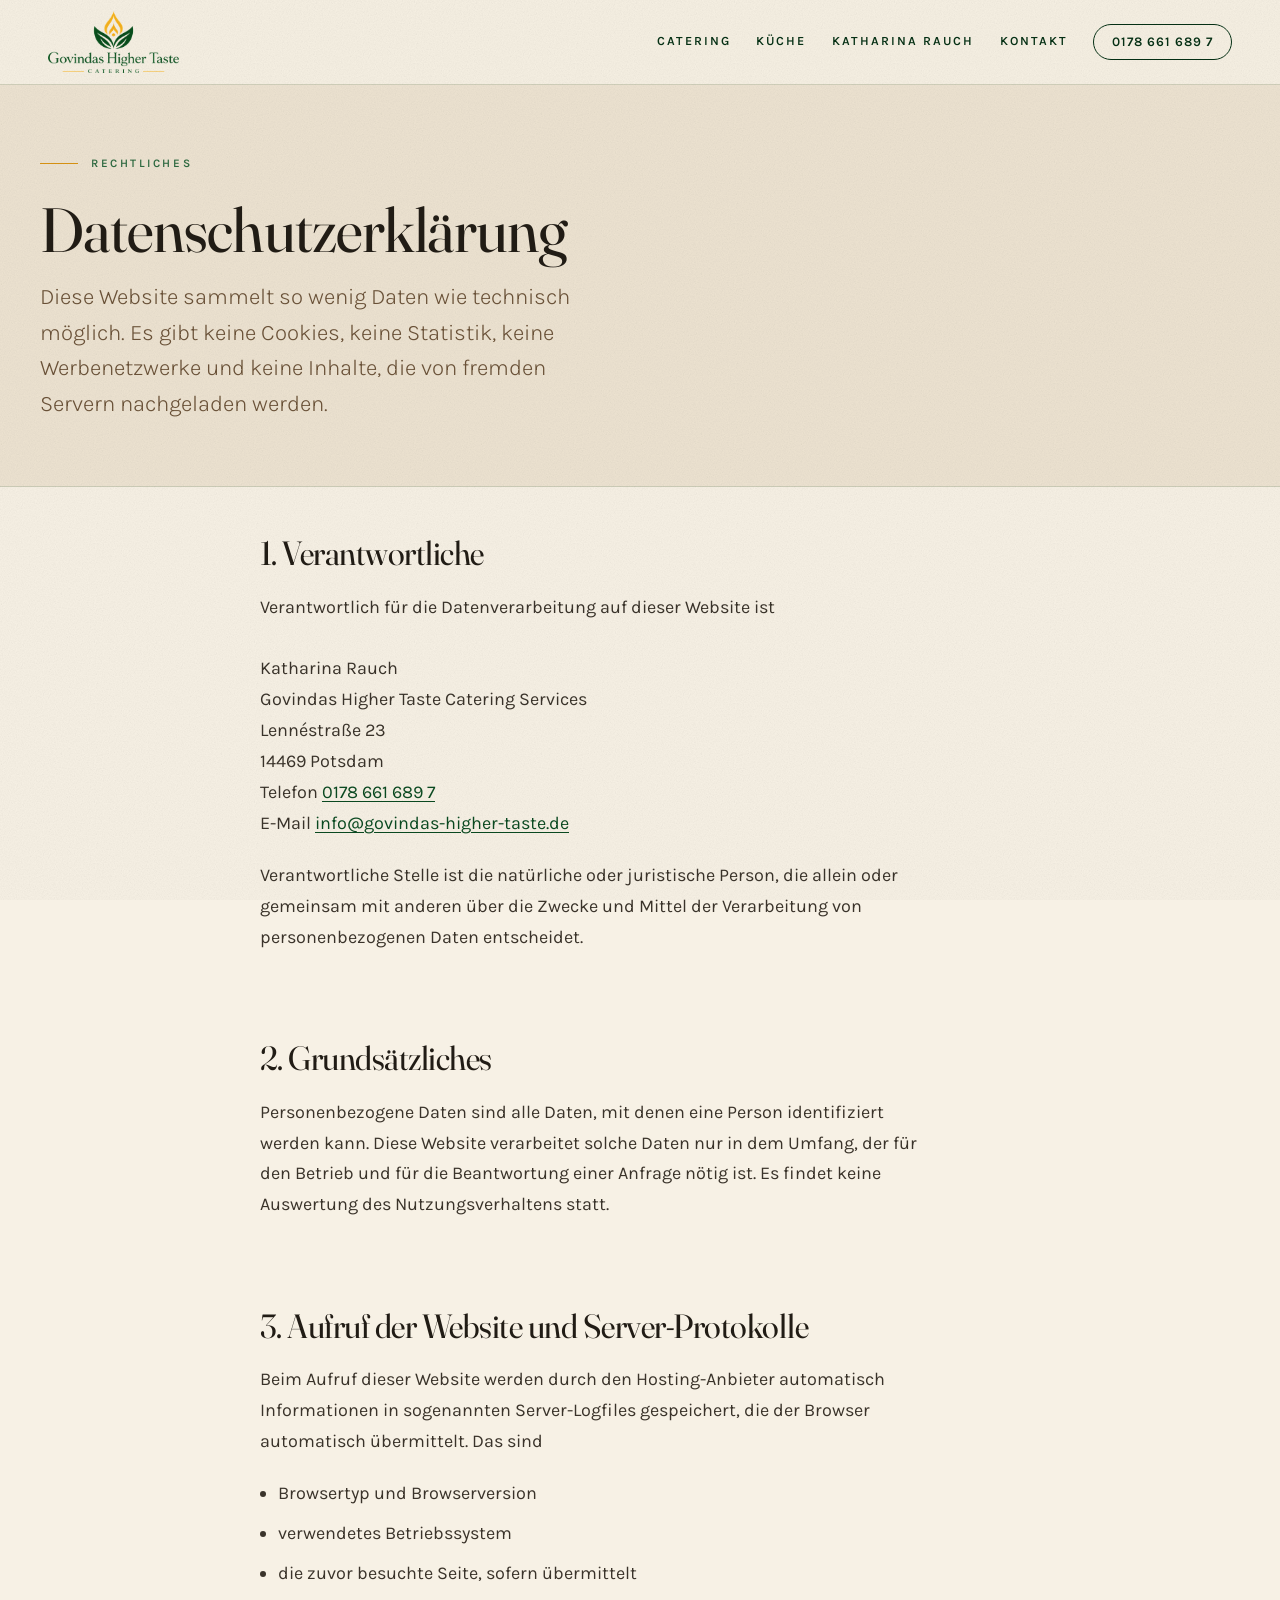
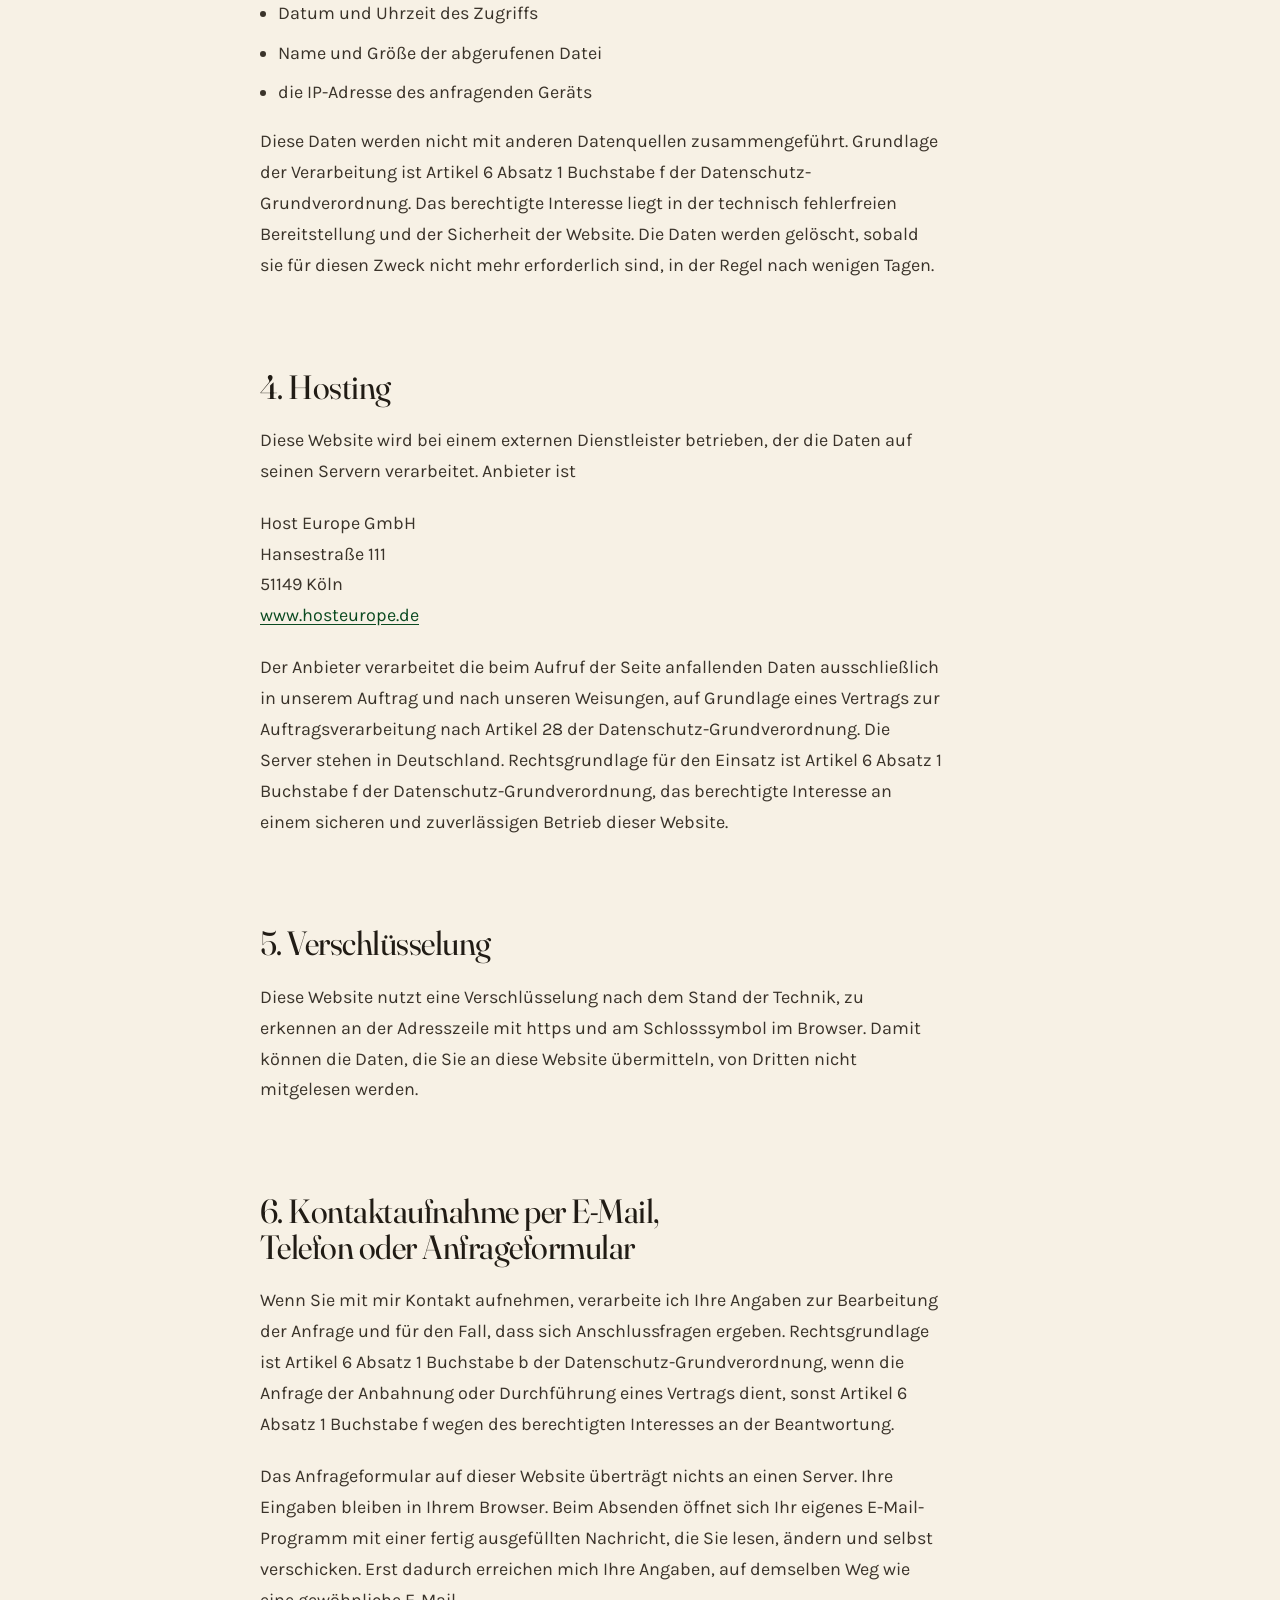
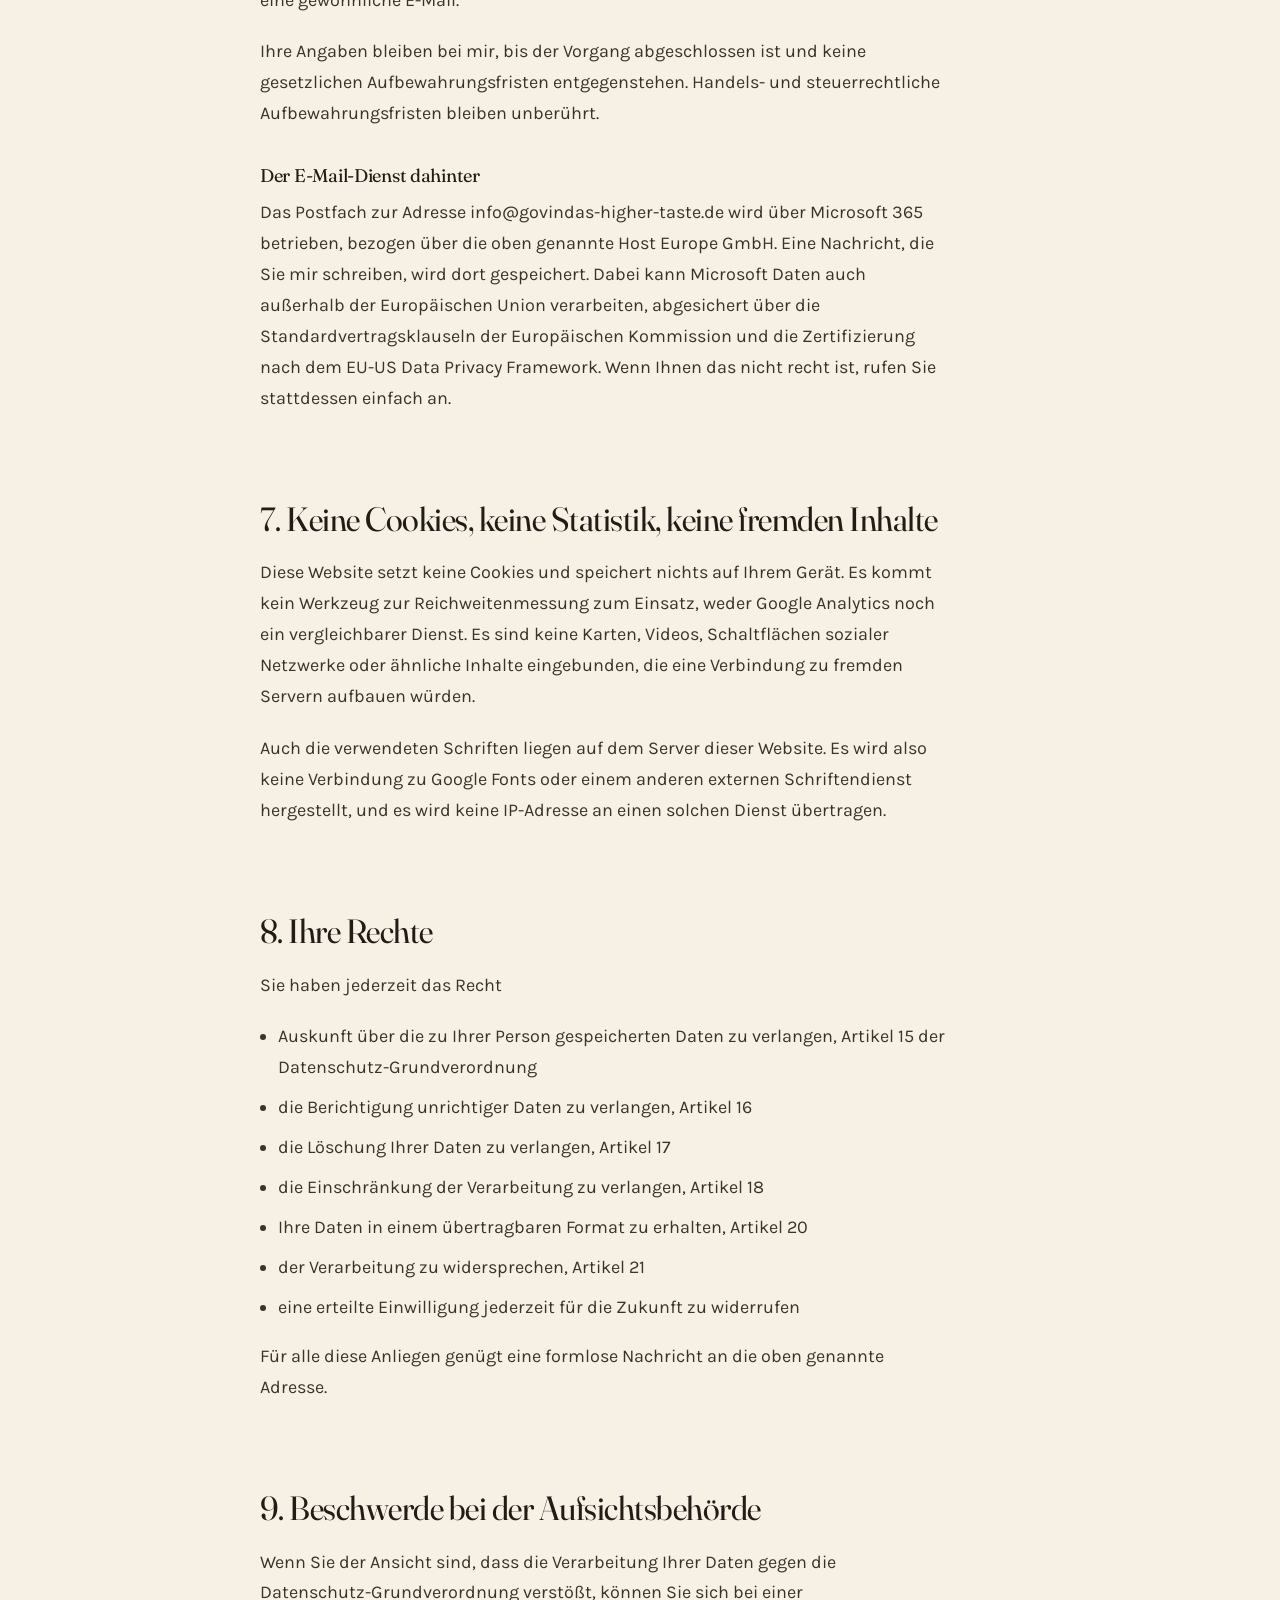
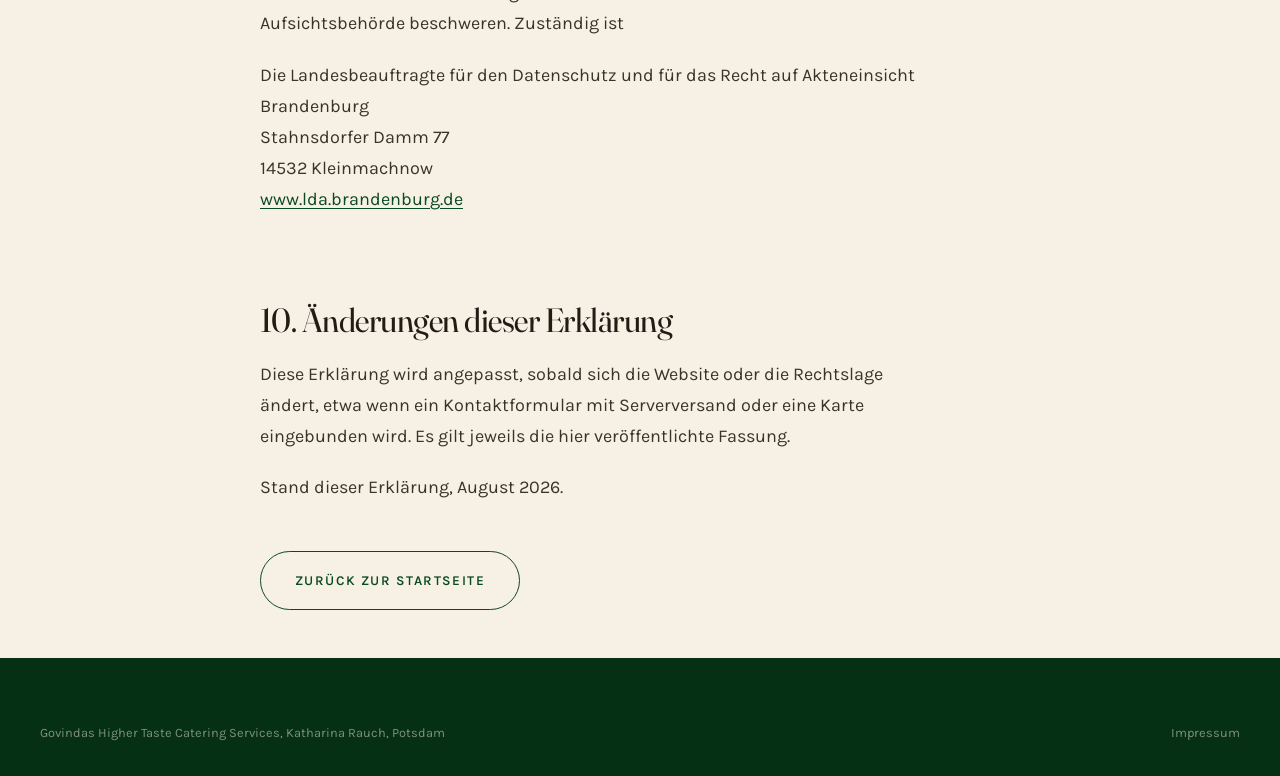
==== commit be4919c6: "Entwurf aktualisiert, 11.08.2026" ====
--- a/datenschutz.html
+++ b/datenschutz.html
@@ -8,14 +8,14 @@
 <title>Datenschutzerklärung, Govindas Higher Taste Catering Services</title>
 <meta name="description" content="Datenschutzerklärung von Govindas Higher Taste Catering Services, Katharina Rauch, Potsdam.">
 <meta name="theme-color" content="#053014">
-<link rel="icon" href="assets/img/zeichen.png?v=202608110230">
-<link rel="stylesheet" href="assets/css/site.css?v=202608110230">
+<link rel="icon" href="assets/img/zeichen.png?v=202608110331">
+<link rel="stylesheet" href="assets/css/site.css?v=202608110331">
 </head>
 <body>
 
 <header class="kopf kopf--fest" id="kopf">
   <a class="kopf-logo" href="index.html" aria-label="Govindas Higher Taste, zur Startseite">
-    <img src="assets/img/logo.png?v=202608110230" alt="Govindas Higher Taste Catering" width="760" height="360">
+    <img src="assets/img/logo.png?v=202608110331" alt="Govindas Higher Taste Catering" width="760" height="360">
   </a>
   <button class="nav-schalter" id="navSchalter" aria-label="Menü öffnen" aria-expanded="false" aria-controls="hauptnav">
     <span></span><span></span><span></span>
--- a/assets/css/site.css
+++ b/assets/css/site.css
@@ -57,6 +57,8 @@
 
   --bahn: min(1200px, 100% - 3rem);
   --bahn-schmal: min(760px, 100% - 3rem);
+  /* Abstand von der Bahn zum Bildschirmrand, fuer Bilder die hinauslaufen */
+  --seitenrand: max(1.5rem, calc((100vw - 1200px) / 2));
   --ruhig: cubic-bezier(.22, .61, .36, 1);
 }
 
@@ -156,6 +158,29 @@
 section { position: relative; }
 .abschnitt { padding: clamp(4.5rem, 3rem + 7vw, 9rem) 0; }
 .abschnitt--eng { padding: clamp(3.5rem, 2.5rem + 4vw, 6rem) 0; }
+
+/* Abschnitte, die über das Menü angesprungen werden, füllen mindestens einen
+   Bildschirm und rücken ihren Inhalt in die Mitte. Sonst ragt beim Sprung der
+   nächste Abschnitt angeschnitten von unten herein. Wer von Hand scrollt,
+   merkt nichts davon, längere Abschnitte bleiben unverändert. */
+.voll {
+  min-height: 100svh;
+  display: flex;
+  flex-direction: column;
+  justify-content: center;
+}
+/* Hohe Bilder passen in den Bildschirm, indem sie kleiner werden, nicht indem
+   sie beschnitten werden. Ein Portraet darf nicht ins Gesicht gezoomt wirken. */
+.voll .duo-bild img {
+  max-height: 68svh;
+  width: auto;
+  max-width: 100%;
+  margin-inline: auto;
+  object-fit: contain;
+}
+
+/* Die feste Kopfzeile darf den Anfang eines Abschnitts nicht verdecken */
+[id] { scroll-margin-top: 5.5rem; }
 
 .flaeche-hell  { background: var(--leinen-hell); }
 .flaeche-tief  { background: var(--leinen-tief); }
@@ -400,6 +425,21 @@
 
 .duo-bild { position: relative; }
 .duo-bild img { width: 100%; }
+
+/* Bild bekommt mehr Gewicht, bleibt aber innerhalb der Bahn. Am Rand kleben
+   sah nicht gut aus, deshalb wird stattdessen die Spalte breiter. */
+.duo--grossbild {
+  grid-template-columns: 0.82fr 1.18fr;
+  align-items: center;
+}
+.duo--grossbild .duo-bild img {
+  width: 100%;
+  max-width: none;
+  max-height: 72svh;
+  object-fit: cover;
+  margin-inline: 0;
+}
+
 .duo-bild--rahmen::before {
   content: '';
   position: absolute;
@@ -717,6 +757,27 @@
 }
 .seitenkopf h1 { font-size: clamp(2.2rem, 1.5rem + 3vw, 4rem); margin-bottom: .25em; }
 
+/* Kopf mit Portraet daneben, zusammen genau ein Bildschirm */
+.seitenkopf--duo {
+  min-height: 100svh;
+  display: flex;
+  align-items: center;
+  padding-block: clamp(7rem, 10vw, 9rem) clamp(2.5rem, 5vw, 4rem);
+}
+.seitenkopf--duo .duo { align-items: center; }
+.seitenkopf--duo .duo-bild img {
+  max-height: min(66svh, 660px);
+  width: auto;
+  max-width: 100%;
+  margin-inline: auto;
+  object-fit: contain;
+}
+.seitenkopf--duo h1 { font-size: clamp(2rem, 1.3rem + 2.6vw, 3.4rem); }
+@media (max-width: 900px) {
+  .seitenkopf--duo { min-height: 0; display: block; }
+  .seitenkopf--duo .duo-bild img { max-height: 46svh; object-position: center 20%; }
+}
+
 .lauftext h2 { margin-top: 2.6em; font-size: clamp(1.5rem, 1.2rem + 1.2vw, 2.1rem); }
 .lauftext h2:first-child { margin-top: 0; }
 .lauftext h3 { margin-top: 2em; font-size: 1.15rem; }
@@ -752,6 +813,20 @@
   .js .zeigt-sich { opacity: 1; transform: none; transition: none; }
 }
 
+
+/* ------------------------------------------- Niedrige Bildschirme, Laptops */
+@media (max-height: 900px) and (min-width: 901px) {
+  .abschnitt { padding-block: clamp(3rem, 5vh, 4.5rem); }
+  .voll { justify-content: flex-start; padding-top: clamp(5.5rem, 9vh, 7rem); }
+  .voll .duo-bild img { max-height: 58svh; }
+  .duo--grossbild .duo-bild img { max-height: 62svh; }
+  .angebot-bild { aspect-ratio: 4 / 3; margin-bottom: 1rem; }
+  .karte img { aspect-ratio: 7 / 5; }
+  .angebote, .karten, .schritte, .galerie { margin-top: clamp(1.6rem, 3vh, 2.4rem); }
+  h2 { font-size: clamp(1.8rem, 1.2rem + 2vw, 2.8rem); }
+  .seitenkopf--duo { padding-block: clamp(6rem, 9vh, 7.5rem) clamp(2rem, 4vh, 3rem); }
+}
+
 /* ------------------------------------------------------------------ Handy */
 @media (max-width: 900px) {
   .karten { grid-template-columns: 1fr; max-width: 34rem; margin-inline: auto; }
@@ -759,6 +834,8 @@
   .breitbild { width: 100%; margin-block: clamp(2.5rem, 5vw, 4rem); }
   .duo { grid-template-columns: 1fr; }
   .duo--gedreht .duo-bild { order: 0; }
+  .duo--grossbild { grid-template-columns: 1fr; }
+  .duo--grossbild .duo-bild img { max-height: 52svh; }
   .kontakt-raster { grid-template-columns: 1fr; }
   .fuss-raster { grid-template-columns: 1fr 1fr; }
   .schritt::after { display: none; }
